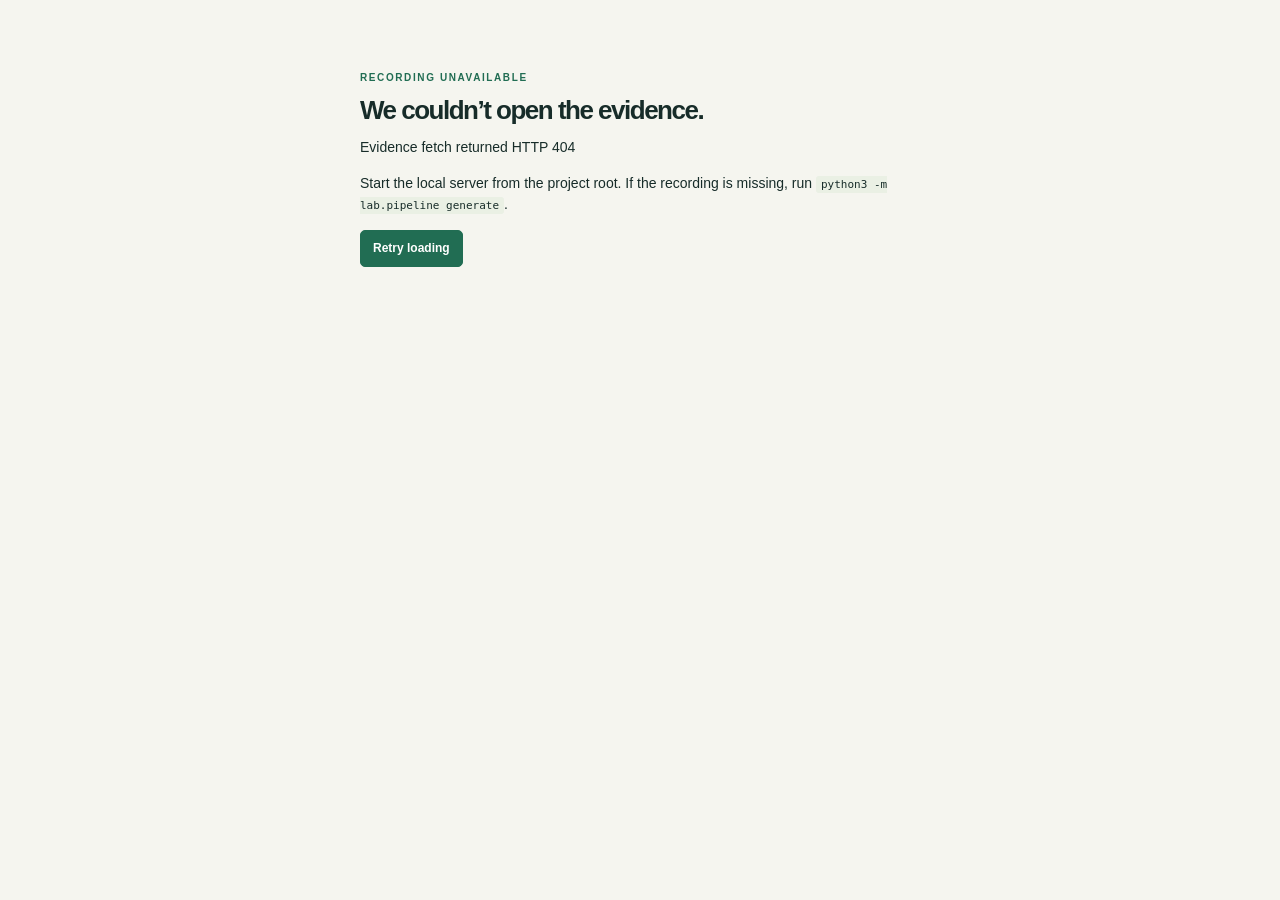
==== web/index.html @ 0ab3463b "Add the dependency-free interactive evidence explorer" ====
<!doctype html>
<html lang="en">
<head>
  <meta charset="UTF-8"><meta name="viewport" content="width=device-width,initial-scale=1">
  <meta name="theme-color" content="#142523"><meta name="description" content="A reproducible workbench connecting compiled programs, native evidence, authored reconstructions and behavioral tests.">
  <link rel="icon" href="favicon.svg" type="image/svg+xml"><title>ReverseLab · Evidence explorer</title><link rel="stylesheet" href="styles.css">
</head>
<body>
  <a class="skip" href="#main">Skip to investigation</a>
  <div id="app"><div class="boot" role="status">Opening evidence recording…</div></div>
  <script type="module" src="app.js"></script>
</body>
</html>
---- web/styles.css ----
:root{--paper:#f5f5ef;--surface:#fff;--ink:#172c29;--muted:#63716b;--line:#dce1d8;--green:#216d53;--light:#e9f1e9;--orange:#a34826;--fault:#f9ede6;--nav:#142523;--mono:ui-monospace,SFMono-Regular,Consolas,monospace;--sans:-apple-system,BlinkMacSystemFont,"Segoe UI",sans-serif;--radius:8px}*{box-sizing:border-box}body{margin:0;background:var(--paper);color:var(--ink);font-family:var(--sans);font-size:14px;line-height:1.55}button,input,select{font:inherit}button,a,input,select{touch-action:manipulation}button{cursor:pointer}button{color:inherit}a{color:var(--green)}button:focus-visible,a:focus-visible,input:focus-visible,select:focus-visible,summary:focus-visible{outline:3px solid #ad792e;outline-offset:3px}button:disabled{cursor:default}.skip{position:fixed;top:-60px;left:20px;background:white;z-index:100;padding:12px}.skip:focus{top:10px}.shell{display:grid;grid-template-columns:242px 1fr;min-height:100vh}.sidebar{background:var(--nav);color:#e7eee9;padding:30px 20px;display:flex;flex-direction:column;gap:34px}.brand{font-size:22px;letter-spacing:-1px;font-weight:700;display:flex;align-items:center;gap:10px}.mark{color:#8ebe9d;font:24px var(--mono)}.brand-sub{font-size:11px;color:#93aaa0;margin:6px 0 0 34px;letter-spacing:1.4px;text-transform:uppercase}.side-label,.eyebrow{font-size:10px;letter-spacing:1.6px;text-transform:uppercase;font-weight:700}.side-label{color:#9aafa5;margin:0 10px 14px}.fixture-button{background:transparent;border:1px solid transparent;color:#c2d1c9;width:100%;text-align:left;border-radius:6px;padding:14px 12px;margin-bottom:8px;display:flex;gap:11px;align-items:flex-start}.fixture-button:hover{background:#203732}.fixture-button.active{background:#253e35;border-color:#426652;color:#f5fff6}.fixture-index{font:11px var(--mono);padding-top:4px;color:#94b5a2}.fixture-button strong{display:block;font-size:13px;font-weight:550}.fixture-button small{font:10px var(--mono);color:#a7bbae;display:block;margin-top:4px}.side-note{border-top:1px solid #344b43;margin-top:auto;padding:20px 10px 0;color:#a9bcb1;font-size:12px}.side-note strong{color:#d3e7d6;display:block;margin-bottom:8px;font-size:12px}.side-note p{margin:0 0 12px}.side-note a{color:#c5dacb}.workspace{min-width:0}.topbar{border-bottom:1px solid var(--line);height:70px;padding:0 40px;display:flex;align-items:center;justify-content:space-between;gap:15px}.crumb{font:11px var(--mono);color:var(--muted)}.crumb b{color:var(--ink);font-weight:500}.record{display:flex;align-items:center;gap:8px;font-size:11px;color:var(--muted)}.dot{height:6px;width:6px;background:var(--green);border-radius:100%;display:inline-block}.main{max-width:1440px;margin:auto;padding:34px 40px 30px}.hero{display:flex;align-items:flex-start;justify-content:space-between;gap:24px;margin-bottom:26px}.eyebrow{color:var(--green);margin:0 0 10px}h1{font-size:36px;line-height:1.13;font-weight:600;letter-spacing:-1.5px;margin:0 0 12px}h2{font-size:19px;line-height:1.3;font-weight:600;letter-spacing:-.4px;margin:0}h3{font-size:15px;font-weight:600;line-height:1.4;margin:0 0 8px}p{margin:0 0 14px}.subhead{max-width:620px;font-size:14px;color:var(--muted);margin:0}.variants{text-align:right;flex-shrink:0;padding-top:3px}.variants label{font-size:11px;color:var(--muted);display:block;margin-bottom:7px}.segmented{display:inline-flex;border:1px solid #b9c7bc;border-radius:5px;overflow:hidden;background:white}.segmented button{border:0;background:transparent;padding:7px 16px;font:12px var(--mono)}.segmented button+button{border-left:1px solid var(--line)}.segmented button.active{background:var(--green);color:white}.small-muted{font-size:11px;color:var(--muted)}.variants .small-muted{margin-top:7px}.path{display:grid;grid-template-columns:repeat(5,1fr);border:1px solid var(--line);border-radius:var(--radius);background:#eef1e9;margin-bottom:28px;overflow:hidden}.path button{border:0;background:transparent;text-align:left;position:relative;padding:14px 18px;color:var(--muted)}.path button:not(:last-child){border-right:1px solid var(--line)}.path button:hover{background:#e1e9df}.path button.active{background:#e1ebdf;color:var(--ink)}.path button.active:after{content:"";position:absolute;bottom:0;left:0;right:0;height:3px;background:var(--green)}.path span{display:block;font:10px var(--mono);margin-bottom:4px}.path strong{font-size:12px;font-weight:550}.tablist{display:flex;gap:23px;border-bottom:1px solid #bfc9bd;margin-bottom:24px;overflow-x:auto;scrollbar-width:thin}.tablist button{white-space:nowrap;border:0;background:transparent;font-size:12px;padding:0 0 12px;color:var(--muted);position:relative}.tablist button[aria-selected=true]{color:var(--ink);font-weight:650}.tablist button[aria-selected=true]:after{content:"";position:absolute;bottom:0;left:0;right:0;height:3px;background:var(--green)}.section-heading{display:flex;justify-content:space-between;align-items:center;gap:20px;margin:0 0 16px}.tag{display:inline-flex;border:1px solid #cdd9ce;border-radius:4px;font:10px var(--mono);padding:3px 7px;color:var(--green);background:#f3f7f1;white-space:nowrap}.tag.fault{border-color:#e5baa3;background:var(--fault);color:var(--orange)}.tag.neutral{background:#f4f5f0;border-color:var(--line);color:var(--muted)}.grid{display:grid;grid-template-columns:minmax(0,1.4fr) minmax(280px,1fr);gap:22px}.panel{border:1px solid var(--line);border-radius:var(--radius);background:var(--surface);min-width:0;overflow:hidden}.panel-head{padding:17px 20px;border-bottom:1px solid var(--line);display:flex;align-items:center;justify-content:space-between;gap:12px}.panel-head h3{margin:0;font-size:12px}.panel-body{padding:20px}.question{border-left:3px solid var(--green);padding:4px 0 4px 16px;margin-bottom:24px;font-size:18px;font-weight:450;line-height:1.45;max-width:800px;letter-spacing:-.3px}.claim{padding:20px;border-bottom:1px solid var(--line)}.claim:last-child{border-bottom:0}.claim-number{font:10px var(--mono);color:var(--green);margin-bottom:7px}.claim p{font-size:13px;color:var(--muted);margin:0 0 11px}.basis{font:10px var(--mono);color:var(--muted)}.text-button{font-size:12px;font-weight:550;border:0;background:transparent;color:var(--green);padding:0}.text-button:hover{text-decoration:underline}.panel-footer{padding:13px 20px;border-top:1px solid var(--line);background:#f9faf6;display:flex;justify-content:space-between;align-items:center;gap:12px}.metrics{display:flex;align-items:baseline;gap:9px;margin-bottom:8px}.metrics strong{font-size:38px;font-weight:500;line-height:1.2;letter-spacing:-1.5px}.metrics span{font-size:12px;color:var(--muted)}.bar{height:6px;background:#f0e8e0;overflow:hidden;border-radius:3px;margin:15px 0}.bar div{height:100%;background:var(--green)}.result-line{display:flex;justify-content:space-between;border-top:1px solid var(--line);padding:12px 0;font-size:12px}.result-line strong{font:12px var(--mono)}.note{font-size:12px;color:var(--muted);line-height:1.65;border-top:1px solid var(--line);padding-top:16px;margin:18px 0 0}.uncertainty{margin-top:20px;padding:16px 20px;border:1px dashed #bac8b9;border-radius:var(--radius);font-size:12px;color:var(--muted)}.uncertainty strong{color:var(--ink);font-weight:550}.code{font:11px/1.85 var(--mono);margin:0;overflow:auto;background:#182b29;color:#d9e9df;padding:20px;tab-size:4;max-height:520px;white-space:pre}.code.light{background:#f8f9f4;color:#203c32}.code.compact{font-size:10px;max-height:295px;padding:18px 20px}.code-line{display:block;min-height:1.85em}.line-number{display:inline-block;width:33px;margin-right:14px;text-align:right;color:#738d80;user-select:none}.code-line.match{background:#314e3f}.code-control{display:flex;gap:12px;align-items:center;margin-bottom:16px}.code-control input{flex:1;min-width:0}.field{border:1px solid #c2cec3;border-radius:5px;background:white;padding:8px 10px;font-size:12px;color:var(--ink)}.btn{border:1px solid #becdbf;border-radius:5px;background:#fff;padding:8px 12px;font-size:12px;font-weight:550;white-space:nowrap}.btn:hover{background:var(--light)}.btn.primary{background:var(--green);border-color:var(--green);color:white}.evidence-tabs{display:flex;gap:8px;flex-wrap:wrap;margin:0 0 16px}.evidence-tabs button{font-size:11px;padding:6px 12px;background:transparent;border:1px solid var(--line);border-radius:4px;color:var(--muted)}.evidence-tabs .active{background:var(--ink);color:white;border-color:var(--ink)}.definition-list{display:grid;grid-template-columns:100px minmax(0,1fr);gap:10px;font-size:12px;margin:0}.definition-list dt{color:var(--muted)}.definition-list dd{margin:0;overflow-wrap:anywhere}.mono{font-family:var(--mono)}.hash{font:10px/1.7 var(--mono);overflow-wrap:anywhere}.callout{padding:15px 18px;border:1px solid #ccdacb;background:#eff5ec;border-radius:6px;font-size:12px;margin-bottom:20px}.callout.fault{background:var(--fault);border-color:#e3c1ae}.callout p:last-child{margin:0}.toolbar{display:flex;flex-wrap:wrap;gap:10px;align-items:center;margin-bottom:18px}.toolbar label{font-size:12px}.toolbar input{flex:1;min-width:130px}.verification-summary{display:flex;gap:26px;align-items:center;margin-bottom:20px}.verification-summary .metric-value{font:25px var(--mono);letter-spacing:-1px}.verification-summary small{display:block;color:var(--muted);font-size:10px;text-transform:uppercase;letter-spacing:1px}.table-scroll{max-height:390px;overflow:auto}table{width:100%;border-collapse:collapse;font-size:11px;text-align:left}th{position:sticky;top:0;background:#f4f6ef;color:var(--muted);font-size:10px;font-weight:550;padding:10px 14px;border-bottom:1px solid var(--line)}td{padding:10px 14px;border-bottom:1px solid #e9eee6}tr.selected td{background:#edf3e8}.case-button{border:0;padding:0;background:transparent;color:var(--ink);font:11px var(--mono);text-align:left}.case-button:hover{text-decoration:underline}.pass{color:var(--green)}.fail{color:var(--orange)}.inspector h3{margin:0 0 6px}.hex-bytes{display:flex;flex-wrap:wrap;gap:4px;max-height:140px;overflow:auto;margin:12px 0 18px}.hex-bytes span{display:inline-flex;flex-direction:column;align-items:center;gap:3px;background:#f1f4eb;border:1px solid #d5dfd0;padding:4px 7px;font:12px var(--mono);border-radius:3px;min-width:33px}.hex-bytes span small{font-size:8px;color:var(--muted)}.hex-bytes span.sequence{background:#faecdc;border-color:#d6ac82}.value-comparison{display:grid;grid-template-columns:1fr 1fr;gap:10px;margin:20px 0}.value-comparison>div{border:1px solid var(--line);padding:12px;border-radius:5px}.value-comparison small{font-size:10px;color:var(--muted);display:block}.value-comparison strong{display:block;font:15px var(--mono);margin-top:7px}.value-comparison em{font:10px var(--mono);color:var(--muted);font-style:normal}.command{font:10px/1.7 var(--mono);background:#f2f5ee;border:1px solid var(--line);padding:12px;white-space:pre-wrap;overflow-wrap:anywhere;margin:10px 0}.foot{margin-top:28px;border-top:1px solid var(--line);padding-top:14px;display:flex;justify-content:space-between;gap:16px;font-size:10px;color:var(--muted)}.empty{padding:35px 24px;color:var(--muted);text-align:center;font-size:13px}.reference-gate{text-align:center;max-width:560px;margin:30px auto;padding:25px}.reference-gate .symbol{font:40px var(--mono);color:var(--green);margin-bottom:15px}.reference-gate h2{margin-bottom:12px}.reference-gate p{font-size:13px;color:var(--muted)}.boot{padding:70px;max-width:700px;margin:auto}.boot h1{font-size:26px}.inline-code{font:11px var(--mono);background:#eaf0e4;padding:2px 5px;border-radius:3px}.source-link{font:11px var(--mono);color:var(--muted)}.search-status{font-size:11px;color:var(--muted)}details summary{cursor:pointer;font-size:12px;color:var(--green)}details[open] summary{margin-bottom:12px}@media(min-width:1600px){.main{padding-top:42px}}@media(max-width:1150px){.shell{grid-template-columns:205px 1fr}.sidebar{padding:25px 12px}.main{padding:28px 25px}.topbar{padding:0 25px}.grid{grid-template-columns:minmax(0,1.2fr) minmax(250px,1fr)}.tablist{gap:16px}h1{font-size:31px}.path button{padding:12px}}@media(max-width:930px){.grid{grid-template-columns:1fr}.sidebar{gap:25px}.record .record-date{display:none}.hero{gap:12px}.path strong{font-size:11px}.path button{padding:12px 9px}.table-scroll{max-height:310px}.code{max-height:430px}.tablist{gap:20px}}@media(max-width:680px){.shell{display:block}.sidebar{padding:18px 20px;gap:18px}.brand-sub,.side-note,.side-label{display:none}.fixture-list{display:flex;gap:6px}.fixture-button{padding:10px 8px;margin:0;flex:1;gap:6px}.fixture-button strong{font-size:10px}.fixture-button small{font-size:8px}.fixture-index{display:none}.topbar{height:47px;padding:0 20px}.crumb{font-size:9px}.record{font-size:9px}.main{padding:24px 20px}.hero{display:block;margin-bottom:20px}h1{font-size:29px}.subhead{font-size:13px}.variants{text-align:left;display:flex;align-items:center;gap:12px;margin-top:18px}.variants label{margin:0}.variants .small-muted{margin:0;font-size:10px}.segmented button{padding:5px 12px}.path{margin-bottom:22px}.path button{padding:10px 5px;text-align:center}.path strong{font-size:9px}.path span{font-size:8px}.tablist{gap:18px}.question{font-size:16px}.panel-body,.claim{padding:17px}.panel-head{padding:14px 17px}.code{font-size:10px;padding:15px}.line-number{width:20px;margin-right:10px}.section-heading{align-items:flex-start}.foot{display:block}.foot span{display:block;margin-bottom:8px}.toolbar{gap:8px}.toolbar select{max-width:100%}.verification-summary{gap:20px}.value-comparison strong{font-size:13px}.code-control{flex-wrap:wrap}.code-control input{flex-basis:100%}}@media(prefers-reduced-motion:reduce){*{scroll-behavior:auto!important}}
.skip:not(:focus){clip-path:inset(50%);width:1px;height:1px;overflow:hidden;padding:0}
.segmented{flex-shrink:0}.segmented button{white-space:nowrap}.tablist{position:relative}
.grid{align-items:start}
@media(max-width:680px){.variants{flex-wrap:wrap}.variants label{flex-basis:100%}.variants .small-muted{flex-basis:100%}}
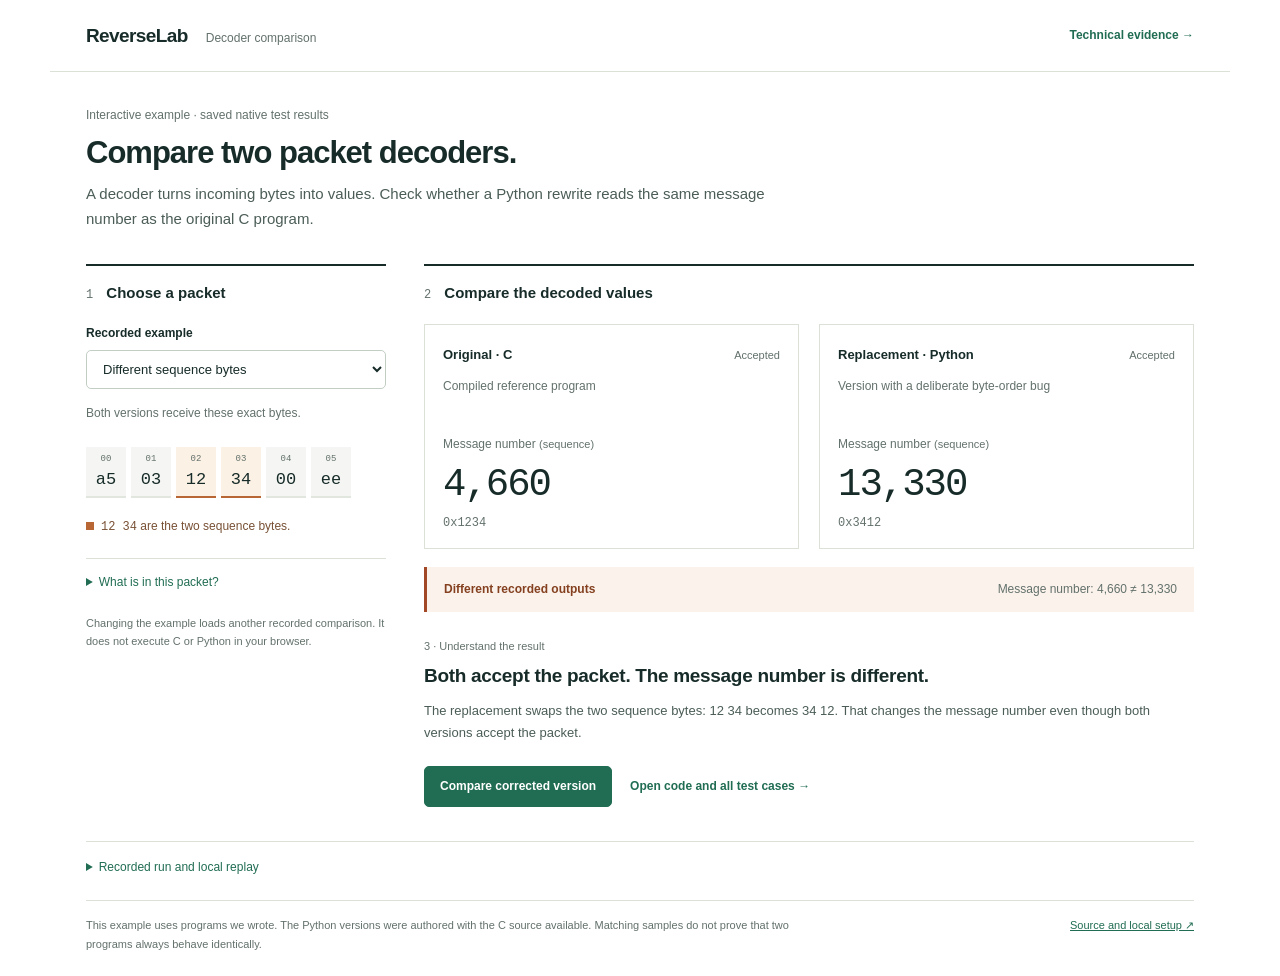
==== commit 9006b097: "Make decoder comparison the default; explain results and corrected versions inline" ====
--- a/web/index.html
+++ b/web/index.html
@@ -2,11 +2,11 @@
 <html lang="en">
 <head>
   <meta charset="UTF-8"><meta name="viewport" content="width=device-width,initial-scale=1">
-  <meta name="theme-color" content="#142523"><meta name="description" content="A reproducible workbench connecting compiled programs, native evidence, authored reconstructions and behavioral tests.">
-  <link rel="icon" href="favicon.svg" type="image/svg+xml"><title>ReverseLab · Evidence explorer</title><link rel="stylesheet" href="styles.css">
+  <meta name="theme-color" content="#142523"><meta name="description" content="Compare a C packet decoder with its Python rewrite. See the decoded message numbers, understand a byte-order bug, and inspect the recorded code and tests.">
+  <link rel="icon" href="favicon.svg" type="image/svg+xml"><title>ReverseLab · Compare packet decoders</title><link rel="stylesheet" href="styles.css">
 </head>
 <body>
-  <a class="skip" href="#main">Skip to investigation</a>
+  <a class="skip" href="#main">Skip to comparison</a>
   <div id="app"><div class="boot" role="status">Opening evidence recording…</div></div>
   <script type="module" src="app.js"></script>
 </body>
--- a/web/styles.css
+++ b/web/styles.css
@@ -3,3 +3,67 @@
 .segmented{flex-shrink:0}.segmented button{white-space:nowrap}.tablist{position:relative}
 .grid{align-items:start}
 @media(max-width:680px){.variants{flex-wrap:wrap}.variants label{flex-basis:100%}.variants .small-muted{flex-basis:100%}}
+
+/* The first screen follows one comparison, with evidence available on demand. */
+.workbench-shell{min-height:100vh;background:#fff}
+.workbench-header{max-width:1180px;margin:auto;padding:21px 36px;display:flex;justify-content:space-between;align-items:center;gap:20px;border-bottom:1px solid var(--line)}
+.workbench-brand{font-size:19px;font-weight:700;color:var(--ink);text-decoration:none;letter-spacing:-.6px}
+.workbench-brand span{font-size:12px;font-weight:400;color:var(--muted);letter-spacing:0;margin-left:18px}
+.workbench-main{max-width:1180px;margin:auto;padding:34px 36px 22px}
+.workbench-intro{margin-bottom:32px}
+.workbench-kicker{font-size:12px;color:var(--muted);margin:0 0 10px}
+.workbench-intro h1{font-size:31px;letter-spacing:-1px;margin-bottom:12px}
+.workbench-intro>p:last-child{font-size:15px;color:#4b5d56;max-width:680px;line-height:1.65;margin:0}
+.workbench-grid{display:grid;grid-template-columns:300px minmax(0,1fr);gap:38px;align-items:start}
+.workbench-grid h2{font-size:15px;letter-spacing:0;margin-bottom:22px}
+.workbench-grid h2>span{display:inline-block;margin-right:9px;color:var(--muted);font:12px var(--mono)}
+.packet-input{border-top:2px solid var(--ink);padding-top:17px;min-width:0}
+.packet-input>label{display:block;font-size:12px;font-weight:600;margin-bottom:7px}
+.packet-input select{width:100%;font-size:13px;padding:10px 12px}
+.packet-input-hint{color:var(--muted);font-size:12px;margin:15px 0 12px}
+.packet-wire{display:flex;flex-wrap:wrap;gap:5px;padding:13px 0}
+.wire-byte{font:17px var(--mono);display:flex;flex-direction:column;align-items:center;gap:6px;padding:7px;background:#f5f6f3;border-bottom:2px solid #e1e6df;min-width:40px}
+.wire-byte small{font:9px var(--mono);color:var(--muted)}
+.wire-byte.wire-sequence{background:#fcf1e5;border-bottom-color:#b86734}
+.sequence-hint{font-size:12px;color:#785135;line-height:1.65;margin:6px 0 20px}
+.sequence-hint strong{font-family:var(--mono);font-weight:500}
+.sequence-swatch{width:8px;height:8px;display:inline-block;background:#b86734;margin-right:7px}
+.format-help{border-top:1px solid var(--line);padding-top:14px}
+.format-help summary{font-size:12px}
+.format-help p{font-size:12px;color:var(--muted);margin:12px 0}
+.saved-results-note{margin:22px 0 0;font-size:11px;line-height:1.7;color:var(--muted)}
+.empty-packet{color:var(--muted);font-size:13px;margin:10px 0}
+.decoder-results{border-top:2px solid var(--ink);padding-top:17px;min-width:0}
+.decoder-columns{display:grid;grid-template-columns:1fr 1fr;gap:20px}
+.decoder-output{padding:16px 18px 18px;border:1px solid var(--line);min-width:0}
+.decoder-heading{display:flex;flex-wrap:wrap;justify-content:space-between;align-items:center;gap:5px;margin-bottom:8px;min-height:28px}
+.decoder-heading h3{font-size:13px;margin:0}
+.decision{font-size:11px;color:var(--muted)}
+.decoder-description{font-size:12px;color:var(--muted);min-height:38px;line-height:1.5;margin:0 0 20px}
+.decoded-label{font-size:12px;margin:0;color:var(--muted)}
+.decoded-label span{font-size:11px}
+.decoded-number{font:39px/1.2 var(--mono);letter-spacing:-2px;color:var(--ink);margin:8px 0}
+.decoded-hex{font:12px var(--mono);color:var(--muted);margin:0}
+.rejection-reason{font-size:16px;line-height:1.6;margin:0 0 20px;min-height:58px}
+.comparison-verdict{border-left:3px solid var(--orange);background:#fbf2ec;padding:13px 17px;margin:18px 0 26px;display:flex;flex-wrap:wrap;justify-content:space-between;gap:6px 16px;font-size:12px}
+.comparison-verdict strong{font-weight:600;color:#84401f}
+.comparison-verdict.values-match{background:#eff5ef;border-color:var(--green)}
+.comparison-verdict.values-match strong{color:var(--green)}
+.comparison-verdict span{color:var(--muted)}
+.comparison-explanation{padding:0 0 4px}
+.explanation-step{font-size:11px;color:var(--muted);margin:0 0 8px}
+.comparison-explanation h2{font-size:19px;line-height:1.4;letter-spacing:-.3px;margin:0 0 10px}
+.comparison-explanation>p:not(.explanation-step){font-size:13px;line-height:1.75;color:#4b5d56;margin:0}
+.comparison-next{display:flex;gap:18px;align-items:center;flex-wrap:wrap;margin-top:21px}
+.comparison-next>.btn{padding:10px 15px;font-size:12px}
+.record-details{border-top:1px solid var(--line);padding-top:16px;margin:30px 0 0}
+.record-details summary{font-size:12px}
+.record-details>p{font-size:12px;color:var(--muted);margin:16px 0;max-width:720px}
+.record-details .definition-list{max-width:740px;grid-template-columns:130px minmax(0,1fr)}
+.record-details .command{max-width:900px}
+.workbench-footer{border-top:1px solid var(--line);margin-top:24px;padding-top:15px;display:flex;justify-content:space-between;align-items:flex-start;gap:24px;color:var(--muted);font-size:11px;line-height:1.7}
+.workbench-footer p{max-width:750px;margin:0}
+.workbench-footer a{white-space:nowrap}
+@media(max-width:1050px){.workbench-grid{grid-template-columns:260px minmax(0,1fr);gap:26px}.decoder-columns{gap:12px}.decoder-output{padding:14px}.decoded-number{font-size:33px}.decoder-heading{min-height:42px}.decoder-description{min-height:54px}}
+@media(max-width:800px){.workbench-header,.workbench-main{padding-left:24px;padding-right:24px}.workbench-grid{grid-template-columns:1fr;gap:27px}.workbench-intro{margin-bottom:25px}.packet-wire{padding-top:3px}.format-help{margin-top:4px}.saved-results-note{margin-top:13px}.decoder-description{min-height:36px}.decoder-heading{min-height:28px}.workbench-footer{display:block}.workbench-footer a{display:inline-block;margin-top:8px}}
+@media(max-width:480px){.workbench-header{padding:18px 20px}.workbench-brand span{display:none}.workbench-header>.text-button{font-size:11px}.workbench-main{padding:25px 20px 20px}.workbench-intro h1{font-size:27px;line-height:1.2}.workbench-intro>p:last-child{font-size:14px}.decoder-columns{gap:10px}.decoder-output{padding:13px 12px}.decoder-heading{display:block;min-height:47px}.decoder-heading h3{font-size:12px;min-height:18px;margin-bottom:3px}.decoder-description{font-size:11px;min-height:51px;margin-bottom:15px}.decoded-number{font-size:29px;letter-spacing:-1.5px}.decoded-label{font-size:11px}.decoded-label span{display:block}.comparison-verdict{margin-bottom:23px}.comparison-explanation h2{font-size:18px}.comparison-next{gap:15px}.record-details .definition-list{grid-template-columns:100px minmax(0,1fr)}.rejection-reason{font-size:13px;min-height:82px}}
